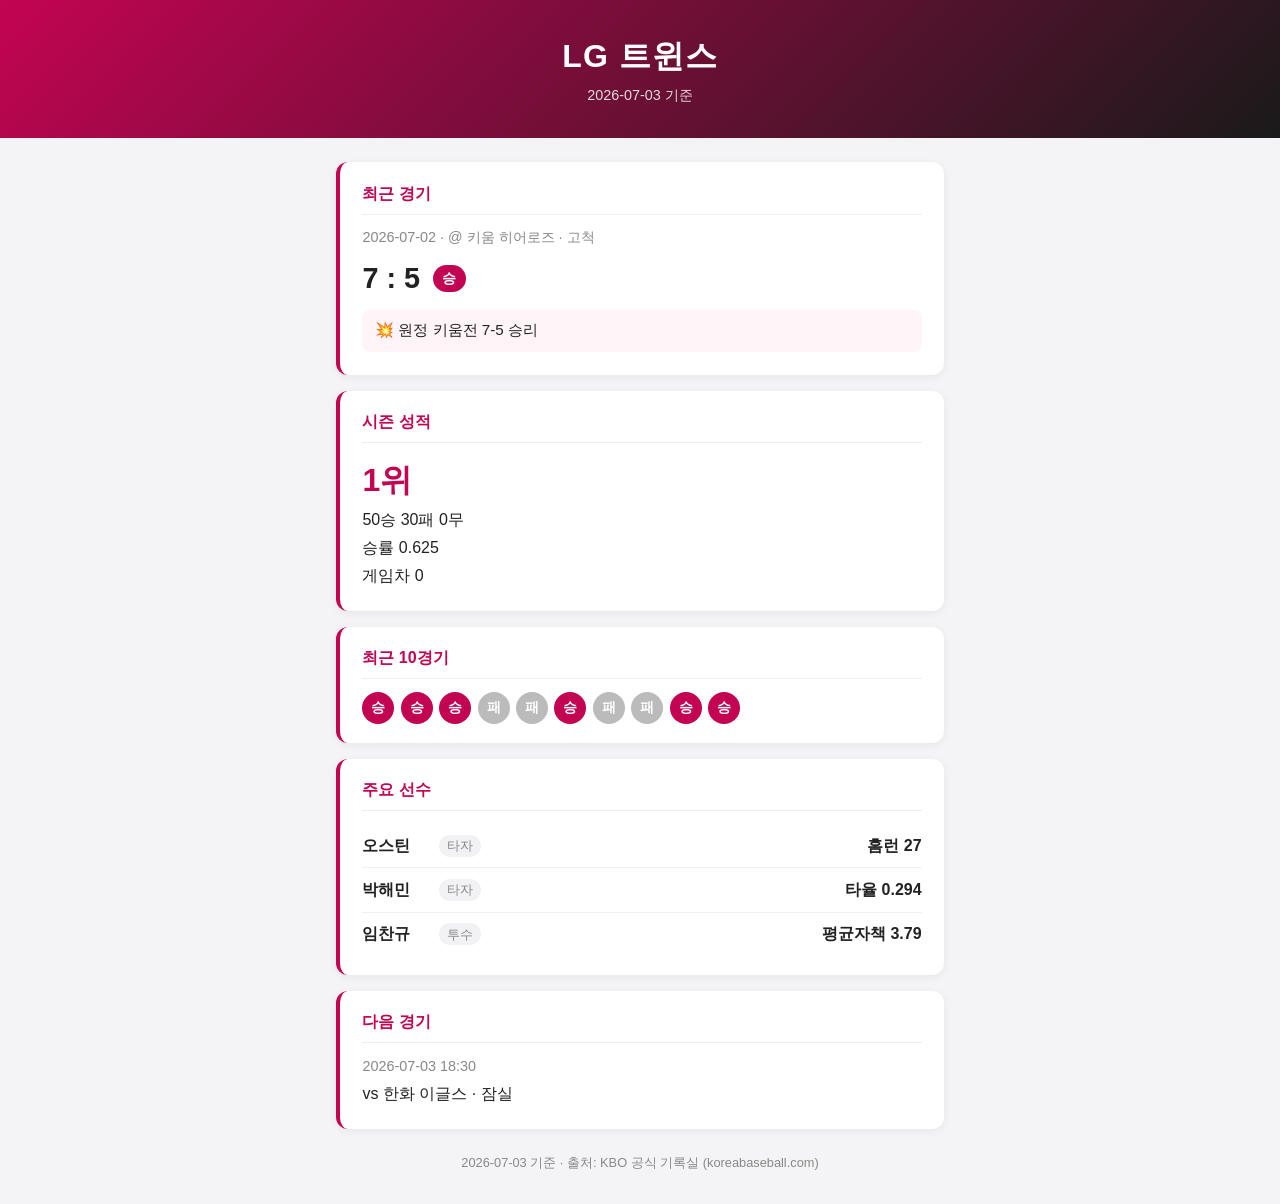
==== index.html @ 3b2a0771 "feat: LG 트윈스 일일 현황 페이지 + KBO 자동 수집기 - 정적 페이지(index/app/style) + fetch로 data.json 로드 - scraper/update" ====
<!DOCTYPE html>
<html lang="ko">
<head>
  <meta charset="UTF-8">
  <meta name="viewport" content="width=device-width, initial-scale=1.0">
  <title>LG 트윈스 오늘의 경기</title>
  <link rel="stylesheet" href="style.css">
</head>
<body>
  <!-- ① 헤더 -->
  <header class="header">
    <h1>LG 트윈스</h1>
    <p id="updated-at"></p>          <!-- ← 여기에 날짜 채움 -->
  </header>

  <main>
    <!-- ② 오늘의 경기 -->
    <section class="card" id="last-game">
      <h2>최근 경기</h2>
      <div id="last-game-body"></div>  <!-- ← app.js가 채움 -->
    </section>

    <!-- ③ 시즌 요약 -->
    <section class="card" id="season">
      <h2>시즌 성적</h2>
      <div id="season-body"></div>
    </section>

    <!-- ④ 최근 10경기 -->
    <section class="card" id="recent-form">
      <h2>최근 10경기</h2>
      <div id="recent-form-body"></div>
    </section>

    <!-- ⑤ 주요 선수 -->
    <section class="card" id="key-players">
      <h2>주요 선수</h2>
      <div id="key-players-body"></div>
    </section>

    <!-- ⑥ 다음 경기 -->
    <section class="card" id="next-game">
      <h2>다음 경기</h2>
      <div id="next-game-body"></div>
    </section>
  </main>

  <footer class="footer">
    <p>2026-07-03 기준 · 출처: KBO 공식 기록실 (koreabaseball.com)</p>
  </footer>

  <script src="app.js"></script>       <!-- ← 맨 아래! -->
</body>
</html>
---- style.css ----
/* =============================================
   표현 층: LG 트윈스 색(적색·검정) + 카드 디자인
   ============================================= */

:root {
  --lg-red: #c30452;      /* LG 트윈스 대표 적색 */
  --lg-dark: #1a1a1a;
  --bg: #f4f4f6;
  --card-bg: #ffffff;
  --text: #222;
  --muted: #888;
}

* {
  box-sizing: border-box;
  margin: 0;
  padding: 0;
}

body {
  font-family: -apple-system, "Apple SD Gothic Neo", "Malgun Gothic", sans-serif;
  background: var(--bg);
  color: var(--text);
  line-height: 1.5;
  padding-bottom: 2rem;
}

/* ── 헤더 ── */
.header {
  background: linear-gradient(135deg, var(--lg-red), var(--lg-dark));
  color: #fff;
  padding: 2rem 1.5rem;
  text-align: center;
}
.header h1 {
  font-size: 2rem;
  letter-spacing: 1px;
}
.header p {
  opacity: 0.85;
  font-size: 0.9rem;
  margin-top: 0.3rem;
}

/* ── 카드 공통 ── */
main {
  max-width: 640px;
  margin: 1.5rem auto;
  padding: 0 1rem;
  display: grid;
  gap: 1rem;
}
.card {
  background: var(--card-bg);
  border-radius: 12px;
  padding: 1.2rem 1.4rem;
  box-shadow: 0 2px 8px rgba(0, 0, 0, 0.06);
  border-left: 4px solid var(--lg-red);
}
.card h2 {
  font-size: 1rem;
  color: var(--lg-red);
  margin-bottom: 0.8rem;
  padding-bottom: 0.5rem;
  border-bottom: 1px solid #eee;
}
.card p {
  margin: 0.25rem 0;
}

/* ── 최근 경기 ── */
.matchup {
  color: var(--muted);
  font-size: 0.9rem;
}
.score {
  display: flex;
  align-items: center;
  gap: 0.8rem;
  font-size: 1.8rem;
  font-weight: 700;
  margin: 0.5rem 0 !important;
}
.result-badge {
  font-size: 0.9rem;
  padding: 0.15rem 0.6rem;
  border-radius: 999px;
  color: #fff;
}
.result-badge.W { background: var(--lg-red); }
.result-badge.L { background: #555; }
.highlight {
  background: #fff5f8;
  border-radius: 8px;
  padding: 0.6rem 0.8rem;
  font-size: 0.95rem;
  margin-top: 0.6rem !important;
}

/* ── 시즌 성적 ── */
.rank {
  font-size: 2rem;
  font-weight: 800;
  color: var(--lg-red);
}

/* ── 최근 10경기 ── */
.form-row {
  display: flex;
  gap: 0.4rem;
  flex-wrap: wrap;
}
.dot {
  width: 2rem;
  height: 2rem;
  border-radius: 50%;
  display: flex;
  align-items: center;
  justify-content: center;
  font-size: 0.85rem;
  font-weight: 700;
  color: #fff;
}
.dot.W { background: var(--lg-red); }
.dot.L { background: #bbb; }

/* ── 주요 선수 ── */
.player {
  display: flex;
  align-items: center;
  gap: 0.8rem;
  padding: 0.6rem 0;
  border-bottom: 1px solid #f0f0f0;
}
.player:last-child { border-bottom: none; }
.player-name { font-weight: 700; min-width: 4rem; }
.player-pos {
  font-size: 0.8rem;
  color: var(--muted);
  background: #f2f2f4;
  padding: 0.1rem 0.5rem;
  border-radius: 999px;
}
.player-stat { margin-left: auto; font-weight: 600; }

/* ── 데이터 없음 상태 ── */
.empty {
  color: var(--muted);
  font-style: italic;
}

/* ── 푸터 ── */
.footer {
  text-align: center;
  color: var(--muted);
  font-size: 0.8rem;
  margin-top: 1rem;
}
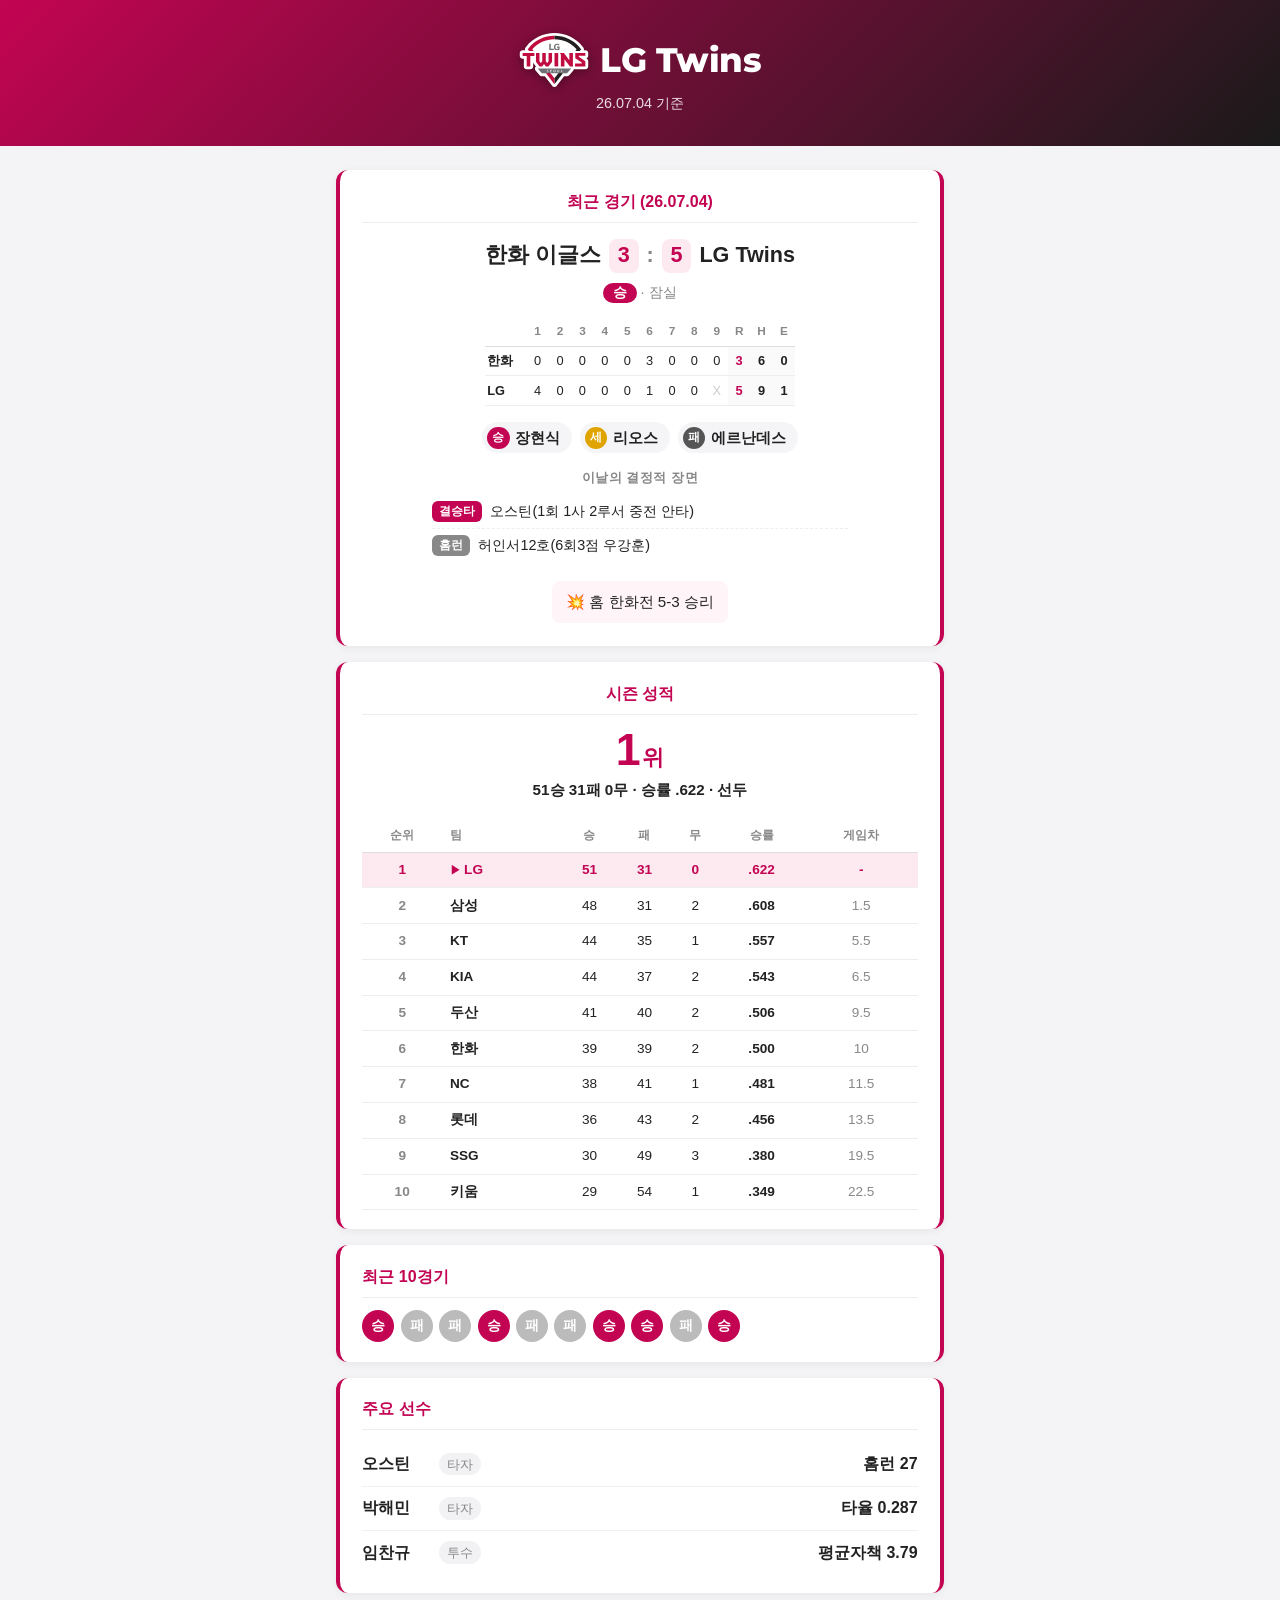
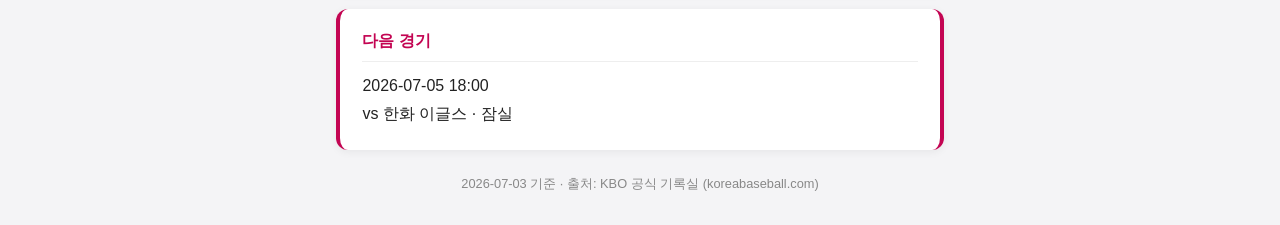
==== commit 6af9fd0d: "feat: 팬페이지 UI 개편 + 경기 상세·리그 순위 스크래핑 - 헤더: "LG Twins" 워드마크(Montserrat) + 구단 엠블럼(assets), 날짜 yy.mm.dd " ====
--- a/index.html
+++ b/index.html
@@ -4,19 +4,27 @@
   <meta charset="UTF-8">
   <meta name="viewport" content="width=device-width, initial-scale=1.0">
   <title>LG 트윈스 오늘의 경기</title>
+  <!-- 세련된 영문 워드마크용 폰트 (Montserrat) -->
+  <link rel="preconnect" href="https://fonts.googleapis.com">
+  <link rel="preconnect" href="https://fonts.gstatic.com" crossorigin>
+  <link href="https://fonts.googleapis.com/css2?family=Montserrat:wght@700;800&display=swap" rel="stylesheet">
   <link rel="stylesheet" href="style.css">
 </head>
 <body>
   <!-- ① 헤더 -->
   <header class="header">
-    <h1>LG 트윈스</h1>
+    <div class="brand">
+      <img class="lg-mark" src="assets/emblem-primary.svg" alt="LG 트윈스 엠블럼"
+           onerror="this.onerror=null; this.src='assets/emblem-primary.png';">
+      <h1>LG Twins</h1>
+    </div>
     <p id="updated-at"></p>          <!-- ← 여기에 날짜 채움 -->
   </header>
 
   <main>
     <!-- ② 오늘의 경기 -->
     <section class="card" id="last-game">
-      <h2>최근 경기</h2>
+      <h2 id="last-game-title">최근 경기</h2>
       <div id="last-game-body"></div>  <!-- ← app.js가 채움 -->
     </section>
 
--- a/style.css
+++ b/style.css
@@ -32,9 +32,25 @@
   padding: 2rem 1.5rem;
   text-align: center;
 }
+.brand {
+  display: flex;
+  align-items: center;
+  justify-content: center;
+  gap: 0.7rem;
+}
+.lg-mark {
+  height: 56px;
+  width: auto;
+  object-fit: contain;
+  flex-shrink: 0;
+  display: block;
+  filter: drop-shadow(0 2px 5px rgba(0, 0, 0, 0.35));
+}
 .header h1 {
-  font-size: 2rem;
-  letter-spacing: 1px;
+  font-family: "Montserrat", -apple-system, "Apple SD Gothic Neo", sans-serif;
+  font-size: 2.1rem;
+  font-weight: 800;
+  letter-spacing: -0.5px;
 }
 .header p {
   opacity: 0.85;
@@ -56,6 +72,7 @@
   padding: 1.2rem 1.4rem;
   box-shadow: 0 2px 8px rgba(0, 0, 0, 0.06);
   border-left: 4px solid var(--lg-red);
+  border-right: 4px solid var(--lg-red);
 }
 .card h2 {
   font-size: 1rem;
@@ -68,40 +85,268 @@
   margin: 0.25rem 0;
 }
 
-/* ── 최근 경기 ── */
-.matchup {
+/* ── 최근 경기 (가운데 정렬) ── */
+#last-game {
+  text-align: center;
+}
+#last-game h2 {
+  text-align: center;
+}
+
+/* 스코어 라인: 원정팀 N : N 홈팀 (우측이 홈팀) */
+.scoreline {
+  display: flex;
+  align-items: center;
+  justify-content: center;
+  gap: 0.5rem;
+  flex-wrap: wrap;
+  margin: 1rem 0 0.6rem;
+}
+.scoreline .s-team {
+  font-size: 1.35rem;
+  font-weight: 600;
+  color: var(--text);
+}
+.scoreline .s-score {          /* 팀명과 같은 크기, 색·굵기·배경으로 강조 */
+  font-size: 1.35rem;
+  font-weight: 800;
+  color: var(--lg-red);
+  background: #fdeaf1;
+  padding: 0.05rem 0.55rem;
+  border-radius: 8px;
+}
+.scoreline .s-colon {
+  font-size: 1.35rem;
+  font-weight: 700;
+  color: var(--muted);
+}
+
+.result-line {
   color: var(--muted);
   font-size: 0.9rem;
-}
-.score {
-  display: flex;
-  align-items: center;
-  gap: 0.8rem;
-  font-size: 1.8rem;
-  font-weight: 700;
-  margin: 0.5rem 0 !important;
+  margin: 0 0 0.9rem !important;
 }
 .result-badge {
-  font-size: 0.9rem;
+  font-size: 0.85rem;
   padding: 0.15rem 0.6rem;
   border-radius: 999px;
   color: #fff;
+  font-weight: 700;
 }
 .result-badge.W { background: var(--lg-red); }
 .result-badge.L { background: #555; }
+.result-badge.D { background: #999; }
+
+/* 승 / 세 / 패 투수 */
+.pitchers {
+  display: flex;
+  justify-content: center;
+  gap: 0.5rem;
+  flex-wrap: wrap;
+  margin-bottom: 0.9rem;
+}
+.pit {
+  display: inline-flex;
+  align-items: center;
+  gap: 0.35rem;
+  background: #f5f5f7;
+  border-radius: 999px;
+  padding: 0.28rem 0.75rem 0.28rem 0.3rem;
+}
+.pit-tag {
+  width: 1.4rem;
+  height: 1.4rem;
+  border-radius: 50%;
+  display: inline-flex;
+  align-items: center;
+  justify-content: center;
+  font-size: 0.72rem;
+  font-weight: 800;
+  color: #fff;
+  flex-shrink: 0;
+}
+.pit.W .pit-tag { background: var(--lg-red); }   /* 승리 투수 */
+.pit.S .pit-tag { background: #e0a400; }          /* 세이브 투수 */
+.pit.L .pit-tag { background: #555; }             /* 패전 투수 */
+.pit-name {
+  font-weight: 700;
+  font-size: 0.92rem;
+}
+.pitchers-empty {
+  color: var(--muted);
+  font-style: italic;
+  font-size: 0.88rem;
+  margin-bottom: 0.9rem !important;
+}
+
+/* 이닝별 스코어보드 */
+.scoreboard-wrap {
+  overflow-x: auto;
+  margin: 0 0 1rem;
+  -webkit-overflow-scrolling: touch;
+}
+.scoreboard {
+  margin: 0 auto;
+  border-collapse: collapse;
+  font-variant-numeric: tabular-nums;
+  font-size: 0.8rem;
+}
+.scoreboard th,
+.scoreboard td {
+  min-width: 1.4rem;
+  padding: 0.3rem 0.08rem;
+  text-align: center;
+  border-bottom: 1px solid #eee;
+}
+.scoreboard thead th {
+  color: var(--muted);
+  font-weight: 600;
+  font-size: 0.74rem;
+  border-bottom: 1px solid #ddd;
+}
+.scoreboard .tname {
+  text-align: left;
+  min-width: 2.6rem;
+  padding-left: 0.15rem;
+  padding-right: 0.45rem;
+  font-weight: 700;
+  white-space: nowrap;
+}
+.scoreboard td.x {
+  color: #ccc;
+}
+.scoreboard .rhe {
+  font-weight: 700;
+  background: #fafafa;
+}
+.scoreboard th.rhe {
+  background: transparent;
+}
+.scoreboard .rhe.r {
+  color: var(--lg-red);
+}
+
+/* 이날의 결정적 장면 */
+.keyplays {
+  max-width: 26rem;
+  margin: 0 auto 1rem;
+  text-align: left;
+}
+.keyplays-title {
+  text-align: center;
+  font-size: 0.82rem;
+  font-weight: 700;
+  color: var(--muted);
+  letter-spacing: 0.5px;
+  margin-bottom: 0.5rem;
+}
+.play {
+  display: flex;
+  align-items: center;
+  gap: 0.5rem;
+  padding: 0.35rem 0;
+  border-bottom: 1px dashed #eee;
+}
+.play:last-child { border-bottom: none; }
+.play-tag {
+  flex-shrink: 0;
+  font-size: 0.72rem;
+  font-weight: 800;
+  color: #fff;
+  background: #888;
+  border-radius: 6px;
+  padding: 0.12rem 0.45rem;
+}
+.play-tag.win { background: var(--lg-red); }   /* 결승타 강조 */
+.play-text {
+  font-size: 0.9rem;
+  color: var(--text);
+}
+
 .highlight {
+  display: inline-block;
   background: #fff5f8;
   border-radius: 8px;
-  padding: 0.6rem 0.8rem;
+  padding: 0.6rem 0.9rem;
   font-size: 0.95rem;
-  margin-top: 0.6rem !important;
-}
-
-/* ── 시즌 성적 ── */
+  margin-top: 0.2rem !important;
+}
+
+/* ── 시즌 성적 (가운데 정렬) ── */
+#season {
+  text-align: center;
+}
+#season h2 {
+  text-align: center;
+}
 .rank {
-  font-size: 2rem;
-  font-weight: 800;
+  font-size: 2.8rem;
+  font-weight: 900;
+  line-height: 1;
   color: var(--lg-red);
+}
+.rank-suffix {
+  font-size: 1.4rem;
+  font-weight: 800;
+  margin-left: 0.1rem;
+}
+.season-sum {
+  margin: 0.4rem 0 1.1rem !important;
+  color: var(--text);
+  font-weight: 600;
+  font-size: 0.95rem;
+}
+
+/* 리그 전체 순위표 */
+.standings-wrap {
+  overflow-x: auto;
+  -webkit-overflow-scrolling: touch;
+}
+.standings {
+  width: 100%;
+  margin: 0 auto;
+  border-collapse: collapse;
+  font-variant-numeric: tabular-nums;
+  font-size: 0.85rem;
+}
+.standings th,
+.standings td {
+  padding: 0.45rem 0.15rem;
+  text-align: center;
+  border-bottom: 1px solid #eee;
+  white-space: nowrap;
+}
+.standings thead th {
+  color: var(--muted);
+  font-weight: 600;
+  font-size: 0.76rem;
+  border-bottom: 1px solid #ddd;
+}
+.standings .tm {
+  text-align: left;
+  padding-left: 0.5rem;
+  font-weight: 700;
+}
+.standings .rk {
+  color: var(--muted);
+  font-weight: 700;
+}
+.standings .pct {
+  font-weight: 700;
+}
+.standings .gb {
+  color: var(--muted);
+}
+.standings tbody tr.me {
+  background: #fdeaf1;              /* LG 행 강조 */
+}
+.standings tbody tr.me td {
+  color: var(--lg-red);
+  font-weight: 800;
+}
+.standings tbody tr.me .tm::before {
+  content: "▶ ";
+  font-size: 0.7rem;
 }
 
 /* ── 최근 10경기 ── */
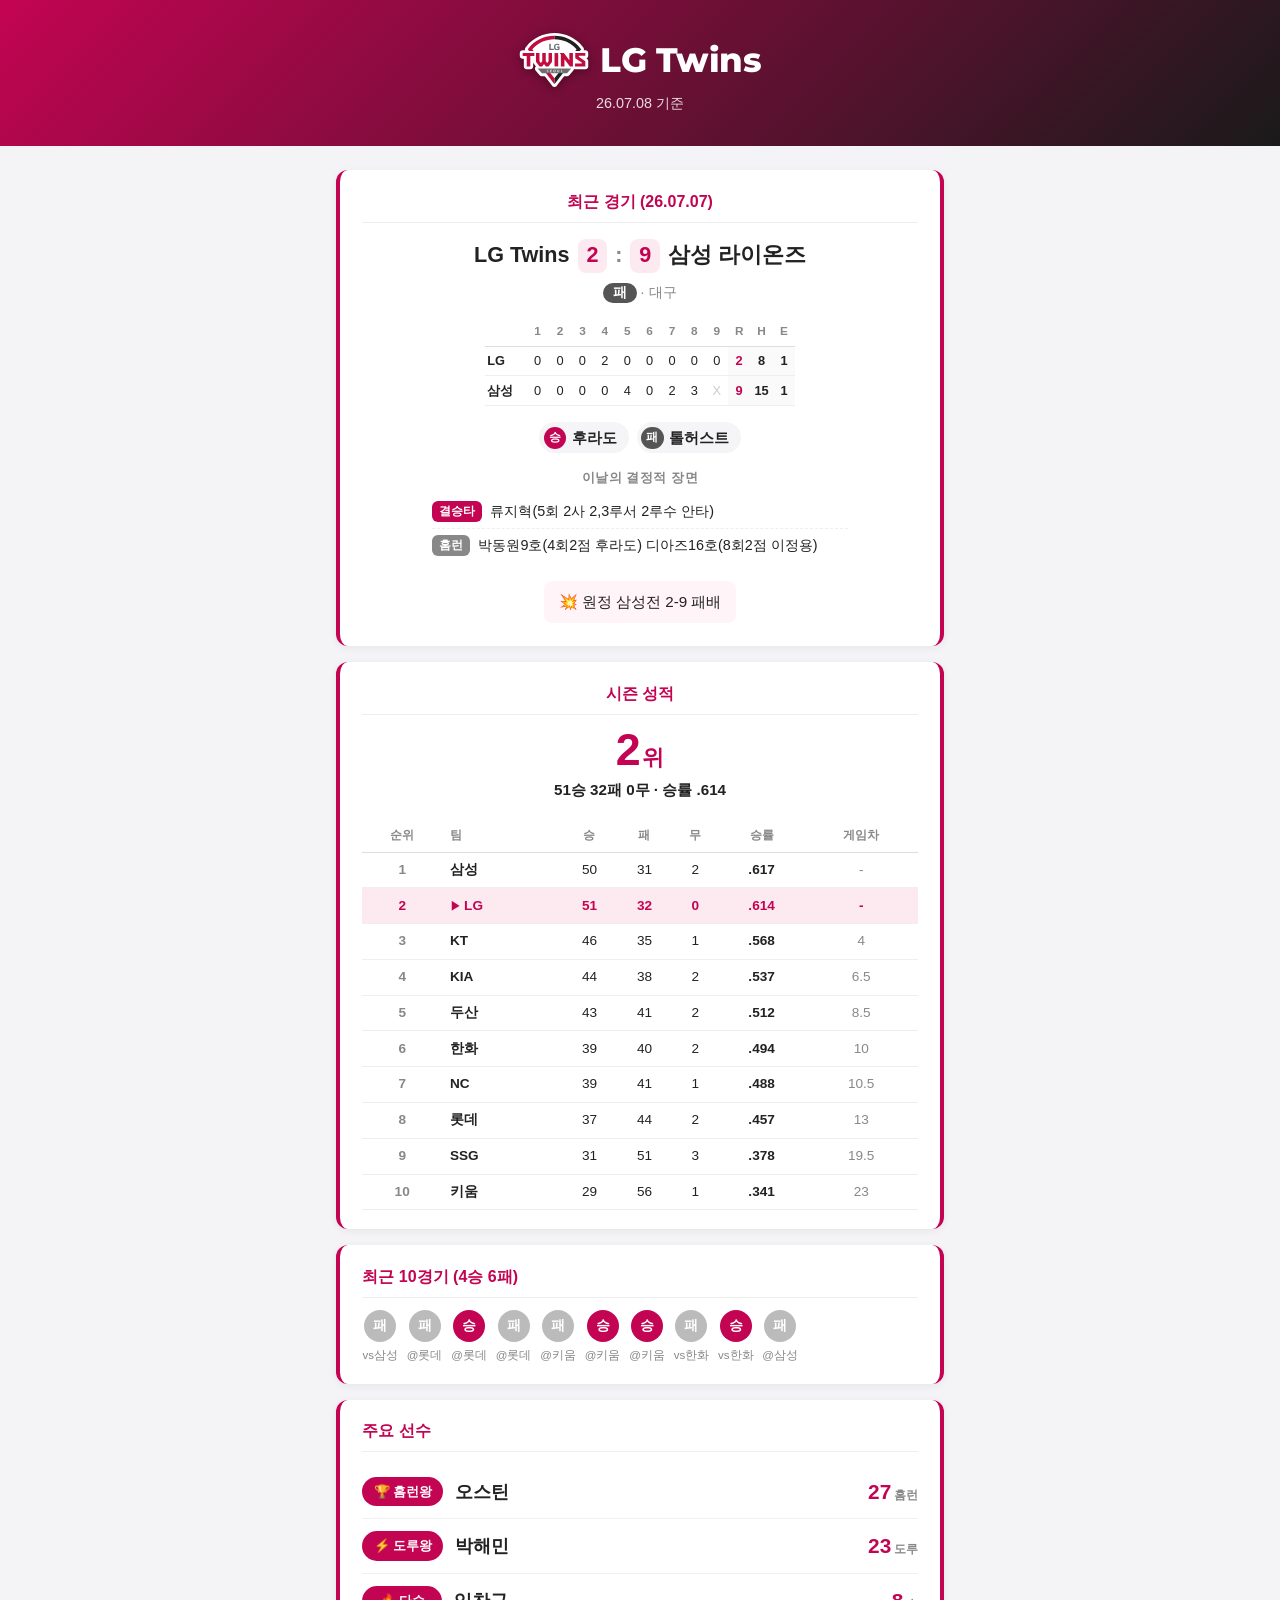
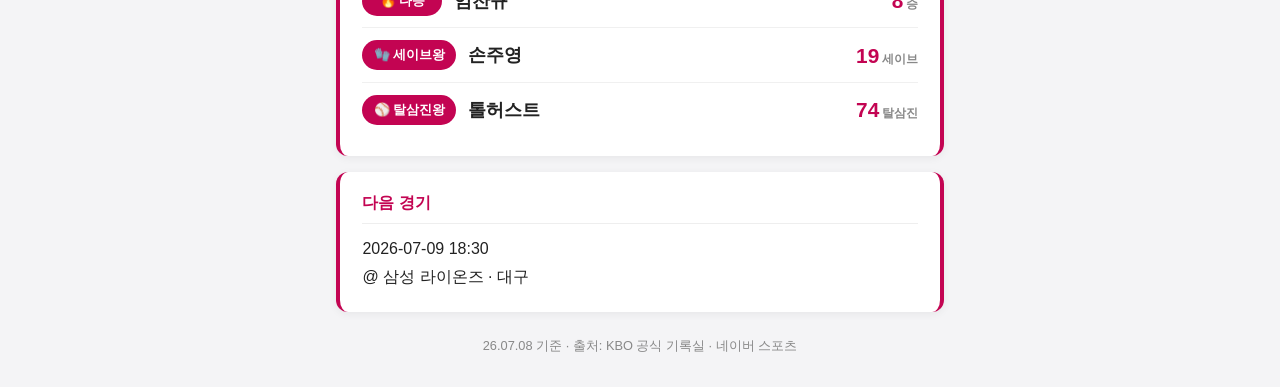
==== commit 399b78db: "feat: 시즌성적·최근10경기·주요선수 카드 개선 + 푸터 정리 - 시즌 성적: 히어로 줄에서 게임차/"선두" 표기 제거(순위표 게임차는 유지) - 최근 10경기: 제목에 승패 " ====
--- a/index.html
+++ b/index.html
@@ -36,7 +36,7 @@
 
     <!-- ④ 최근 10경기 -->
     <section class="card" id="recent-form">
-      <h2>최근 10경기</h2>
+      <h2 id="recent-form-title">최근 10경기</h2>
       <div id="recent-form-body"></div>
     </section>
 
@@ -54,7 +54,7 @@
   </main>
 
   <footer class="footer">
-    <p>2026-07-03 기준 · 출처: KBO 공식 기록실 (koreabaseball.com)</p>
+    <p id="footer-note">출처: KBO 공식 기록실 · 네이버 스포츠</p>
   </footer>
 
   <script src="app.js"></script>       <!-- ← 맨 아래! -->
--- a/style.css
+++ b/style.css
@@ -352,8 +352,14 @@
 /* ── 최근 10경기 ── */
 .form-row {
   display: flex;
-  gap: 0.4rem;
+  gap: 0.55rem;
   flex-wrap: wrap;
+}
+.game {
+  display: flex;
+  flex-direction: column;
+  align-items: center;
+  gap: 0.3rem;
 }
 .dot {
   width: 2rem;
@@ -368,25 +374,49 @@
 }
 .dot.W { background: var(--lg-red); }
 .dot.L { background: #bbb; }
-
-/* ── 주요 선수 ── */
-.player {
-  display: flex;
-  align-items: center;
-  gap: 0.8rem;
-  padding: 0.6rem 0;
+.dot.D { background: #ccc; }
+.vs {
+  font-size: 0.72rem;
+  color: var(--muted);
+  white-space: nowrap;
+}
+
+/* ── 주요 선수 (부문별 타이틀홀더) ── */
+.tholder {
+  display: flex;
+  align-items: center;
+  gap: 0.7rem;
+  padding: 0.7rem 0;
   border-bottom: 1px solid #f0f0f0;
 }
-.player:last-child { border-bottom: none; }
-.player-name { font-weight: 700; min-width: 4rem; }
-.player-pos {
-  font-size: 0.8rem;
-  color: var(--muted);
-  background: #f2f2f4;
-  padding: 0.1rem 0.5rem;
+.tholder:last-child { border-bottom: none; }
+.tt {
+  flex-shrink: 0;
+  min-width: 5rem;
+  text-align: center;
+  font-size: 0.82rem;
+  font-weight: 800;
+  color: #fff;
+  background: var(--lg-red);
   border-radius: 999px;
-}
-.player-stat { margin-left: auto; font-weight: 600; }
+  padding: 0.32rem 0.7rem;
+}
+.tn {
+  font-size: 1.15rem;
+  font-weight: 800;
+}
+.tv {
+  margin-left: auto;
+  font-size: 1.3rem;
+  font-weight: 900;
+  color: var(--lg-red);
+}
+.tu {
+  font-size: 0.78rem;
+  font-weight: 700;
+  color: var(--muted);
+  margin-left: 0.15rem;
+}
 
 /* ── 데이터 없음 상태 ── */
 .empty {
